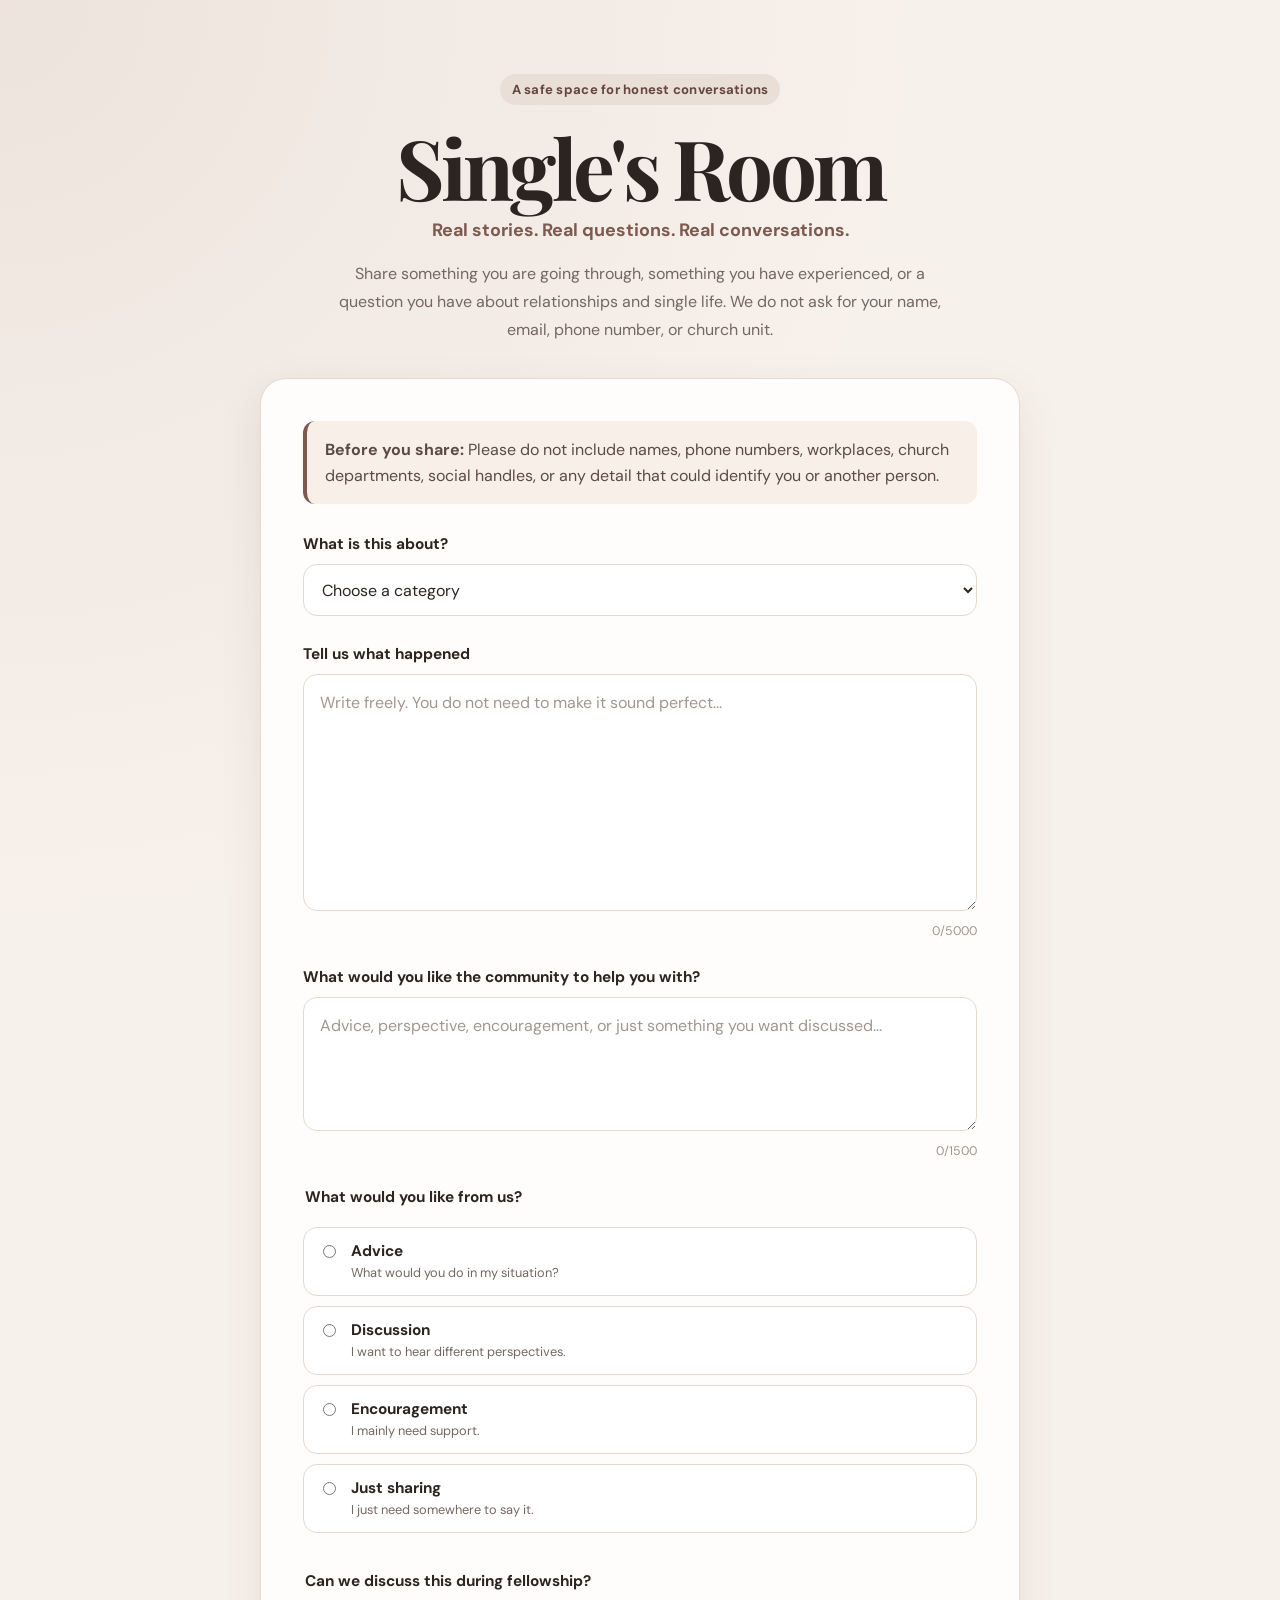
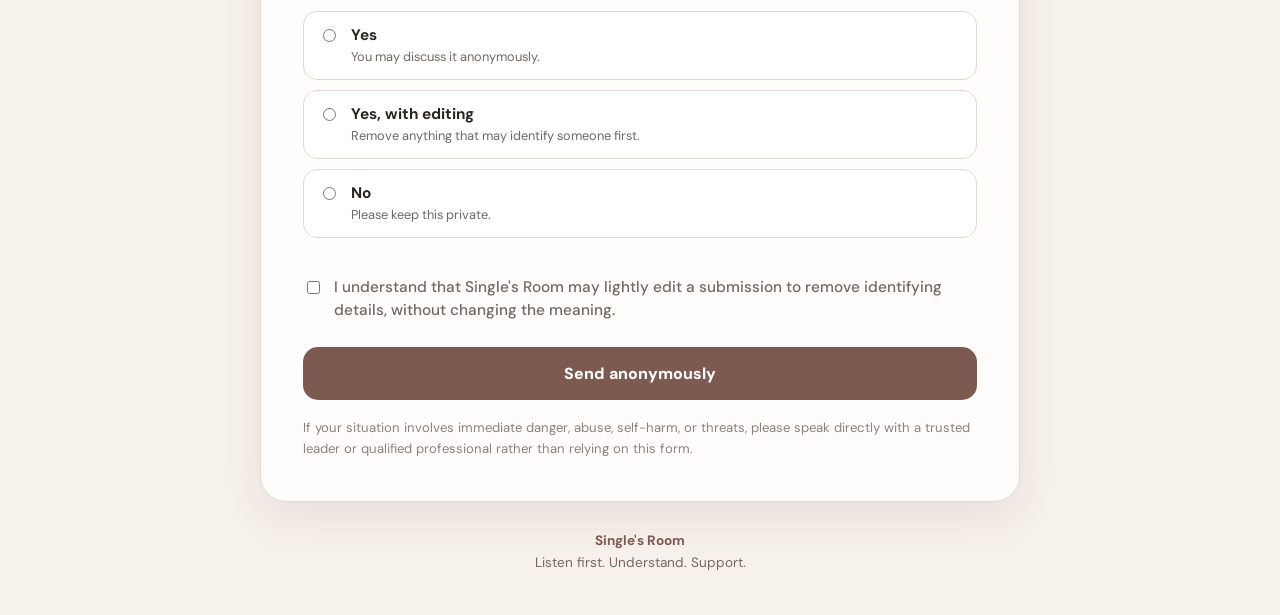
==== index.html @ 12d1a756 "Initial commit for singels-room" ====
<!DOCTYPE html>
<html lang="en">
<head>
  <meta charset="UTF-8" />
  <meta name="viewport" content="width=device-width, initial-scale=1.0" />
  <meta name="theme-color" content="#7d5a50" />
  <meta name="description" content="Single's Room — a safe space for real stories, real questions and real conversations." />
  <title>Single's Room</title>
  <link rel="preconnect" href="https://fonts.googleapis.com">
  <link rel="preconnect" href="https://fonts.gstatic.com" crossorigin>
  <link href="https://fonts.googleapis.com/css2?family=DM+Sans:wght@400;500;600;700&family=Playfair+Display:wght@600;700&display=swap" rel="stylesheet">
  <link rel="stylesheet" href="style.css" />
</head>
<body>
  <main class="page-shell">
    <section class="hero">
      <div class="badge">A safe space for honest conversations</div>
      <h1>Single's Room</h1>
      <p class="tagline">Real stories. Real questions. Real conversations.</p>
      <p class="intro">
        Share something you are going through, something you have experienced,
        or a question you have about relationships and single life.
        We do not ask for your name, email, phone number, or church unit.
      </p>
    </section>

    <section class="card">
      <div class="privacy-note">
        <strong>Before you share:</strong>
        Please do not include names, phone numbers, workplaces, church departments,
        social handles, or any detail that could identify you or another person.
      </div>

      <form action="https://formsubmit.co/scottieharvey731@gmail.com" method="POST">
        <input type="hidden" name="_subject" value="New Single's Room Submission">
        <input type="hidden" name="_template" value="table">
        <input type="hidden" name="_captcha" value="false">
        <input type="text" name="_honey" class="hidden-field" tabindex="-1" autocomplete="off">

        <div class="field">
          <label for="category">What is this about?</label>
          <select id="category" name="Category" required>
            <option value="" selected disabled>Choose a category</option>
            <option>Dating</option>
            <option>Talking Stage</option>
            <option>Marriage</option>
            <option>Breakup / Heartbreak</option>
            <option>Friendship</option>
            <option>Loneliness</option>
            <option>Family Pressure</option>
            <option>Sex & Boundaries</option>
            <option>Faith & Relationships</option>
            <option>Communication</option>
            <option>Money & Relationships</option>
            <option>Red Flags</option>
            <option>Other</option>
          </select>
        </div>

        <div class="field">
          <label for="experience">Tell us what happened</label>
          <textarea
            id="experience"
            name="Experience"
            rows="8"
            maxlength="5000"
            placeholder="Write freely. You do not need to make it sound perfect..."
            required
          ></textarea>
          <div class="counter"><span id="experienceCount">0</span>/5000</div>
        </div>

        <div class="field">
          <label for="question">What would you like the community to help you with?</label>
          <textarea
            id="question"
            name="Question"
            rows="4"
            maxlength="1500"
            placeholder="Advice, perspective, encouragement, or just something you want discussed..."
          ></textarea>
          <div class="counter"><span id="questionCount">0</span>/1500</div>
        </div>

        <fieldset class="field">
          <legend>What would you like from us?</legend>
          <label class="choice">
            <input type="radio" name="Support Requested" value="Advice" required>
            <span><strong>Advice</strong><small>What would you do in my situation?</small></span>
          </label>
          <label class="choice">
            <input type="radio" name="Support Requested" value="Discussion">
            <span><strong>Discussion</strong><small>I want to hear different perspectives.</small></span>
          </label>
          <label class="choice">
            <input type="radio" name="Support Requested" value="Encouragement">
            <span><strong>Encouragement</strong><small>I mainly need support.</small></span>
          </label>
          <label class="choice">
            <input type="radio" name="Support Requested" value="Just sharing">
            <span><strong>Just sharing</strong><small>I just need somewhere to say it.</small></span>
          </label>
        </fieldset>

        <fieldset class="field">
          <legend>Can we discuss this during fellowship?</legend>
          <label class="choice">
            <input type="radio" name="Discussion Permission" value="Yes, discuss anonymously" required>
            <span><strong>Yes</strong><small>You may discuss it anonymously.</small></span>
          </label>
          <label class="choice">
            <input type="radio" name="Discussion Permission" value="Yes, after removing identifying details">
            <span><strong>Yes, with editing</strong><small>Remove anything that may identify someone first.</small></span>
          </label>
          <label class="choice">
            <input type="radio" name="Discussion Permission" value="No, keep private">
            <span><strong>No</strong><small>Please keep this private.</small></span>
          </label>
        </fieldset>

        <label class="consent">
          <input type="checkbox" required>
          <span>
            I understand that Single's Room may lightly edit a submission to remove identifying details,
            without changing the meaning.
          </span>
        </label>

        <button type="submit" class="submit-button">Send anonymously</button>

        <p class="form-footer">
          If your situation involves immediate danger, abuse, self-harm, or threats,
          please speak directly with a trusted leader or qualified professional rather than relying on this form.
        </p>
      </form>
    </section>

    <footer>
      <strong>Single's Room</strong>
      <span>Listen first. Understand. Support.</span>
    </footer>
  </main>

  <script src="script.js"></script>
</body>
</html>
---- style.css ----
:root {
  --bg: #f7f1ec;
  --surface: #fffdfb;
  --text: #2c2421;
  --muted: #746762;
  --primary: #7d5a50;
  --primary-dark: #65463e;
  --accent: #eadfd7;
  --border: #e5d8d0;
  --shadow: 0 16px 45px rgba(71, 49, 41, 0.09);
}

* {
  box-sizing: border-box;
}

html {
  scroll-behavior: smooth;
}

body {
  margin: 0;
  font-family: "DM Sans", sans-serif;
  background:
    radial-gradient(circle at top left, rgba(234,223,215,.75), transparent 36%),
    var(--bg);
  color: var(--text);
}

.page-shell {
  width: min(760px, calc(100% - 28px));
  margin: 0 auto;
  padding: 52px 0 34px;
}

.hero {
  text-align: center;
  padding: 22px 12px 34px;
}

.badge {
  display: inline-block;
  padding: 7px 12px;
  border-radius: 999px;
  background: var(--accent);
  color: var(--primary-dark);
  font-size: 0.82rem;
  font-weight: 700;
  letter-spacing: 0.02em;
}

h1 {
  font-family: "Playfair Display", serif;
  font-size: clamp(3rem, 9vw, 5.2rem);
  line-height: .95;
  margin: 22px 0 12px;
  letter-spacing: -0.045em;
}

.tagline {
  margin: 0;
  font-size: 1.12rem;
  font-weight: 700;
  color: var(--primary);
}

.intro {
  max-width: 610px;
  margin: 18px auto 0;
  color: var(--muted);
  line-height: 1.75;
}

.card {
  background: var(--surface);
  border: 1px solid var(--border);
  border-radius: 26px;
  padding: clamp(22px, 5vw, 42px);
  box-shadow: var(--shadow);
}

.privacy-note {
  background: #f8efe9;
  border-left: 4px solid var(--primary);
  border-radius: 12px;
  padding: 16px 18px;
  margin-bottom: 30px;
  line-height: 1.6;
  color: #5c4a44;
}

.field {
  border: 0;
  padding: 0;
  margin: 0 0 28px;
}

label,
legend {
  display: block;
  margin-bottom: 10px;
  font-weight: 700;
  font-size: 0.96rem;
}

select,
textarea {
  width: 100%;
  border: 1px solid var(--border);
  border-radius: 14px;
  background: #fff;
  color: var(--text);
  font: inherit;
  outline: none;
  transition: border .2s, box-shadow .2s;
}

select {
  min-height: 52px;
  padding: 0 14px;
}

textarea {
  padding: 15px 16px;
  line-height: 1.6;
  resize: vertical;
}

select:focus,
textarea:focus {
  border-color: var(--primary);
  box-shadow: 0 0 0 4px rgba(125, 90, 80, 0.10);
}

textarea::placeholder {
  color: #a39690;
}

.counter {
  margin-top: 7px;
  text-align: right;
  color: #a0948e;
  font-size: .78rem;
}

.choice {
  display: flex;
  gap: 12px;
  align-items: flex-start;
  border: 1px solid var(--border);
  border-radius: 14px;
  padding: 13px 14px;
  margin: 10px 0;
  background: #fff;
  cursor: pointer;
  transition: background .2s, border .2s, transform .15s;
}

.choice:hover {
  border-color: #cdb8ad;
  background: #fcf8f5;
  transform: translateY(-1px);
}

.choice input {
  margin-top: 4px;
  accent-color: var(--primary);
}

.choice span {
  display: grid;
  gap: 3px;
}

.choice small {
  font-weight: 400;
  color: var(--muted);
  line-height: 1.4;
}

.consent {
  display: flex;
  align-items: flex-start;
  gap: 11px;
  margin: 6px 0 24px;
  font-weight: 500;
  color: var(--muted);
  line-height: 1.55;
}

.consent input {
  margin-top: 5px;
  accent-color: var(--primary);
}

.submit-button {
  width: 100%;
  border: 0;
  border-radius: 15px;
  padding: 16px 20px;
  background: var(--primary);
  color: #fff;
  font: inherit;
  font-weight: 800;
  font-size: 1rem;
  cursor: pointer;
  transition: transform .15s, background .2s;
}

.submit-button:hover {
  background: var(--primary-dark);
  transform: translateY(-1px);
}

.submit-button:active {
  transform: translateY(0);
}

.form-footer {
  margin: 18px 0 0;
  color: #8d817b;
  font-size: .82rem;
  line-height: 1.55;
}

footer {
  text-align: center;
  padding: 30px 10px 10px;
  color: var(--muted);
  font-size: .85rem;
  display: grid;
  gap: 5px;
}

footer strong {
  color: var(--primary);
}

.hidden-field {
  display: none !important;
}

@media (max-width: 560px) {
  .page-shell {
    width: min(100% - 18px, 760px);
    padding-top: 24px;
  }

  .hero {
    padding-bottom: 24px;
  }

  .card {
    border-radius: 20px;
  }

  .intro {
    font-size: .95rem;
  }
}
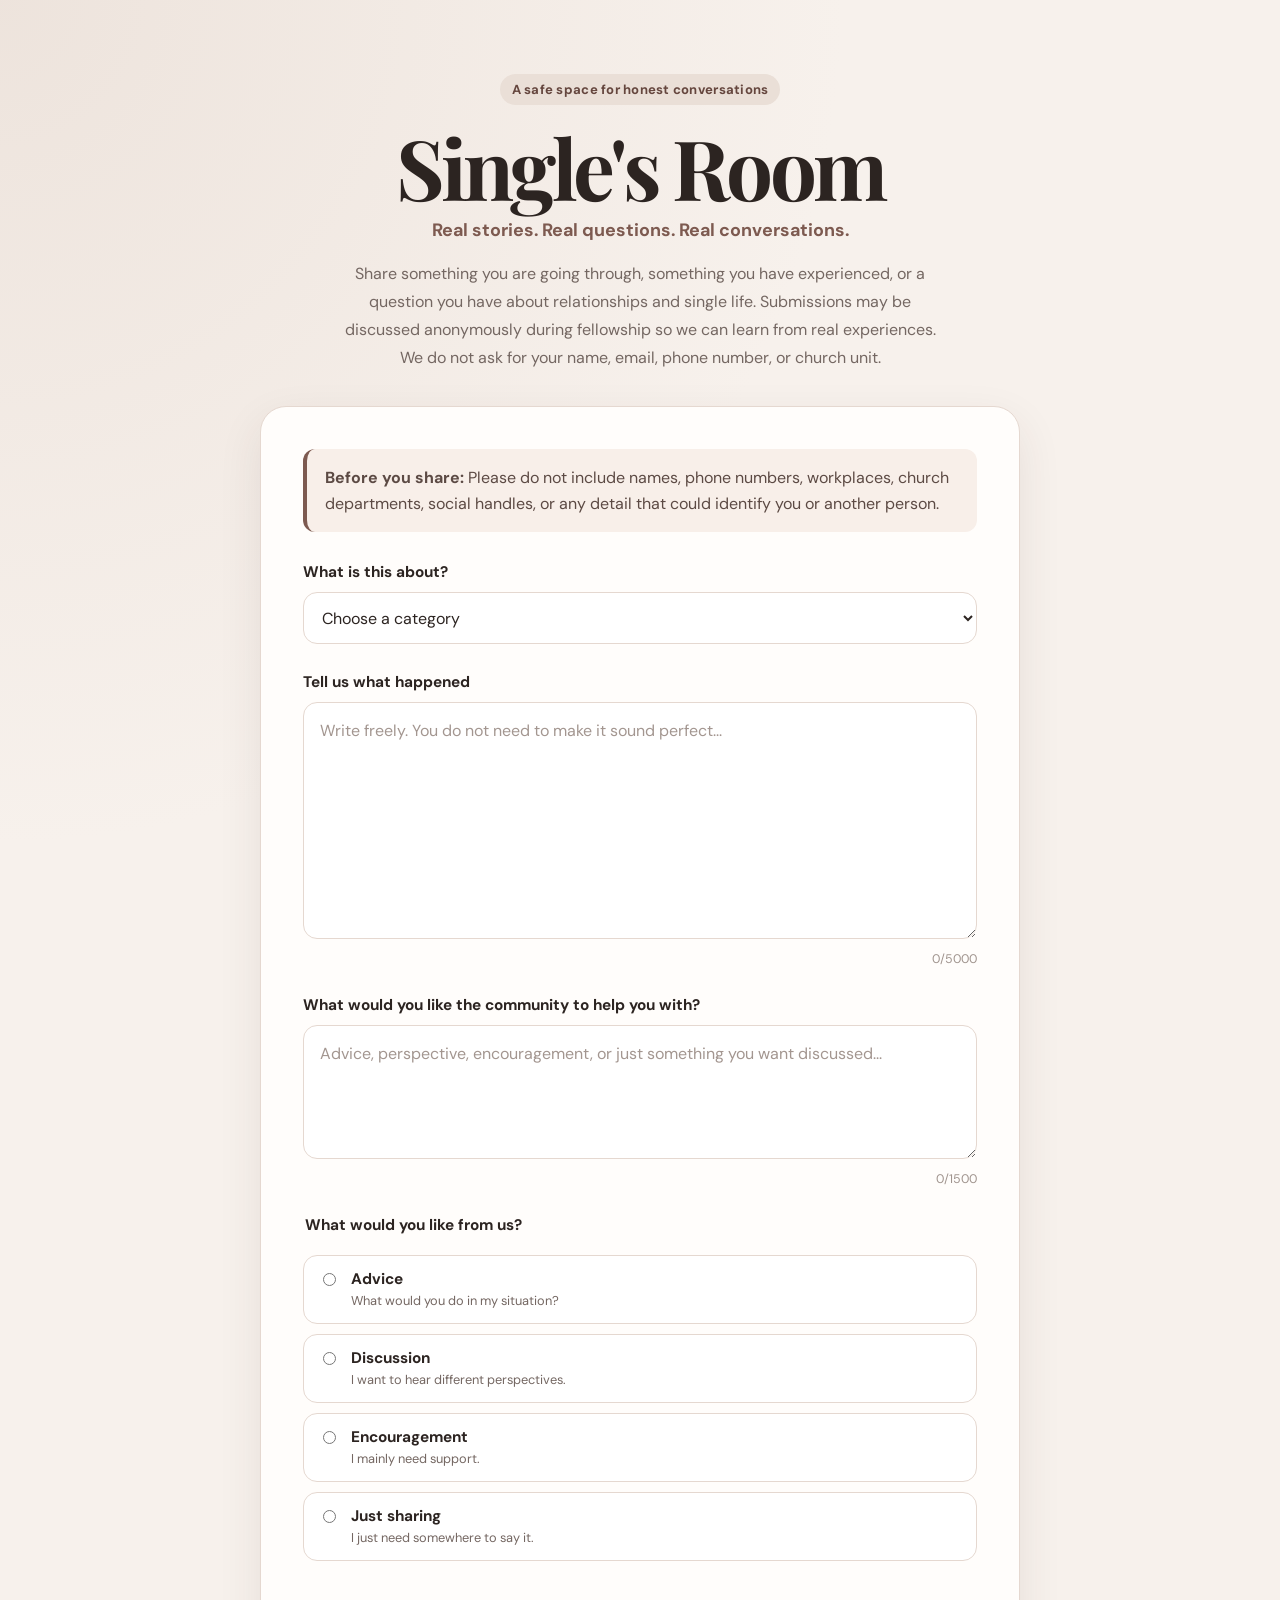
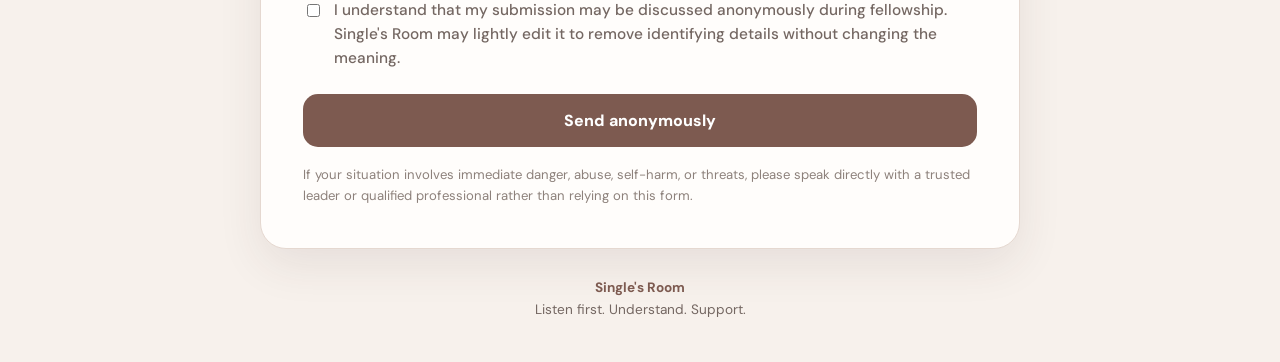
==== commit 8ff25fcf: "Update Single's Room form and add thank-you page" ====
--- a/index.html
+++ b/index.html
@@ -20,6 +20,7 @@
       <p class="intro">
         Share something you are going through, something you have experienced,
         or a question you have about relationships and single life.
+        Submissions may be discussed anonymously during fellowship so we can learn from real experiences.
         We do not ask for your name, email, phone number, or church unit.
       </p>
     </section>
@@ -35,6 +36,7 @@
         <input type="hidden" name="_subject" value="New Single's Room Submission">
         <input type="hidden" name="_template" value="table">
         <input type="hidden" name="_captcha" value="false">
+        <input type="hidden" name="_next" value="https://kayefi737.github.io/singles-room/thank-you.html">
         <input type="text" name="_honey" class="hidden-field" tabindex="-1" autocomplete="off">
 
         <div class="field">
@@ -102,27 +104,11 @@
           </label>
         </fieldset>
 
-        <fieldset class="field">
-          <legend>Can we discuss this during fellowship?</legend>
-          <label class="choice">
-            <input type="radio" name="Discussion Permission" value="Yes, discuss anonymously" required>
-            <span><strong>Yes</strong><small>You may discuss it anonymously.</small></span>
-          </label>
-          <label class="choice">
-            <input type="radio" name="Discussion Permission" value="Yes, after removing identifying details">
-            <span><strong>Yes, with editing</strong><small>Remove anything that may identify someone first.</small></span>
-          </label>
-          <label class="choice">
-            <input type="radio" name="Discussion Permission" value="No, keep private">
-            <span><strong>No</strong><small>Please keep this private.</small></span>
-          </label>
-        </fieldset>
-
         <label class="consent">
-          <input type="checkbox" required>
+          <input type="checkbox" name="Discussion Consent" value="I agree" required>
           <span>
-            I understand that Single's Room may lightly edit a submission to remove identifying details,
-            without changing the meaning.
+            I understand that my submission may be discussed anonymously during fellowship.
+            Single's Room may lightly edit it to remove identifying details without changing the meaning.
           </span>
         </label>
 
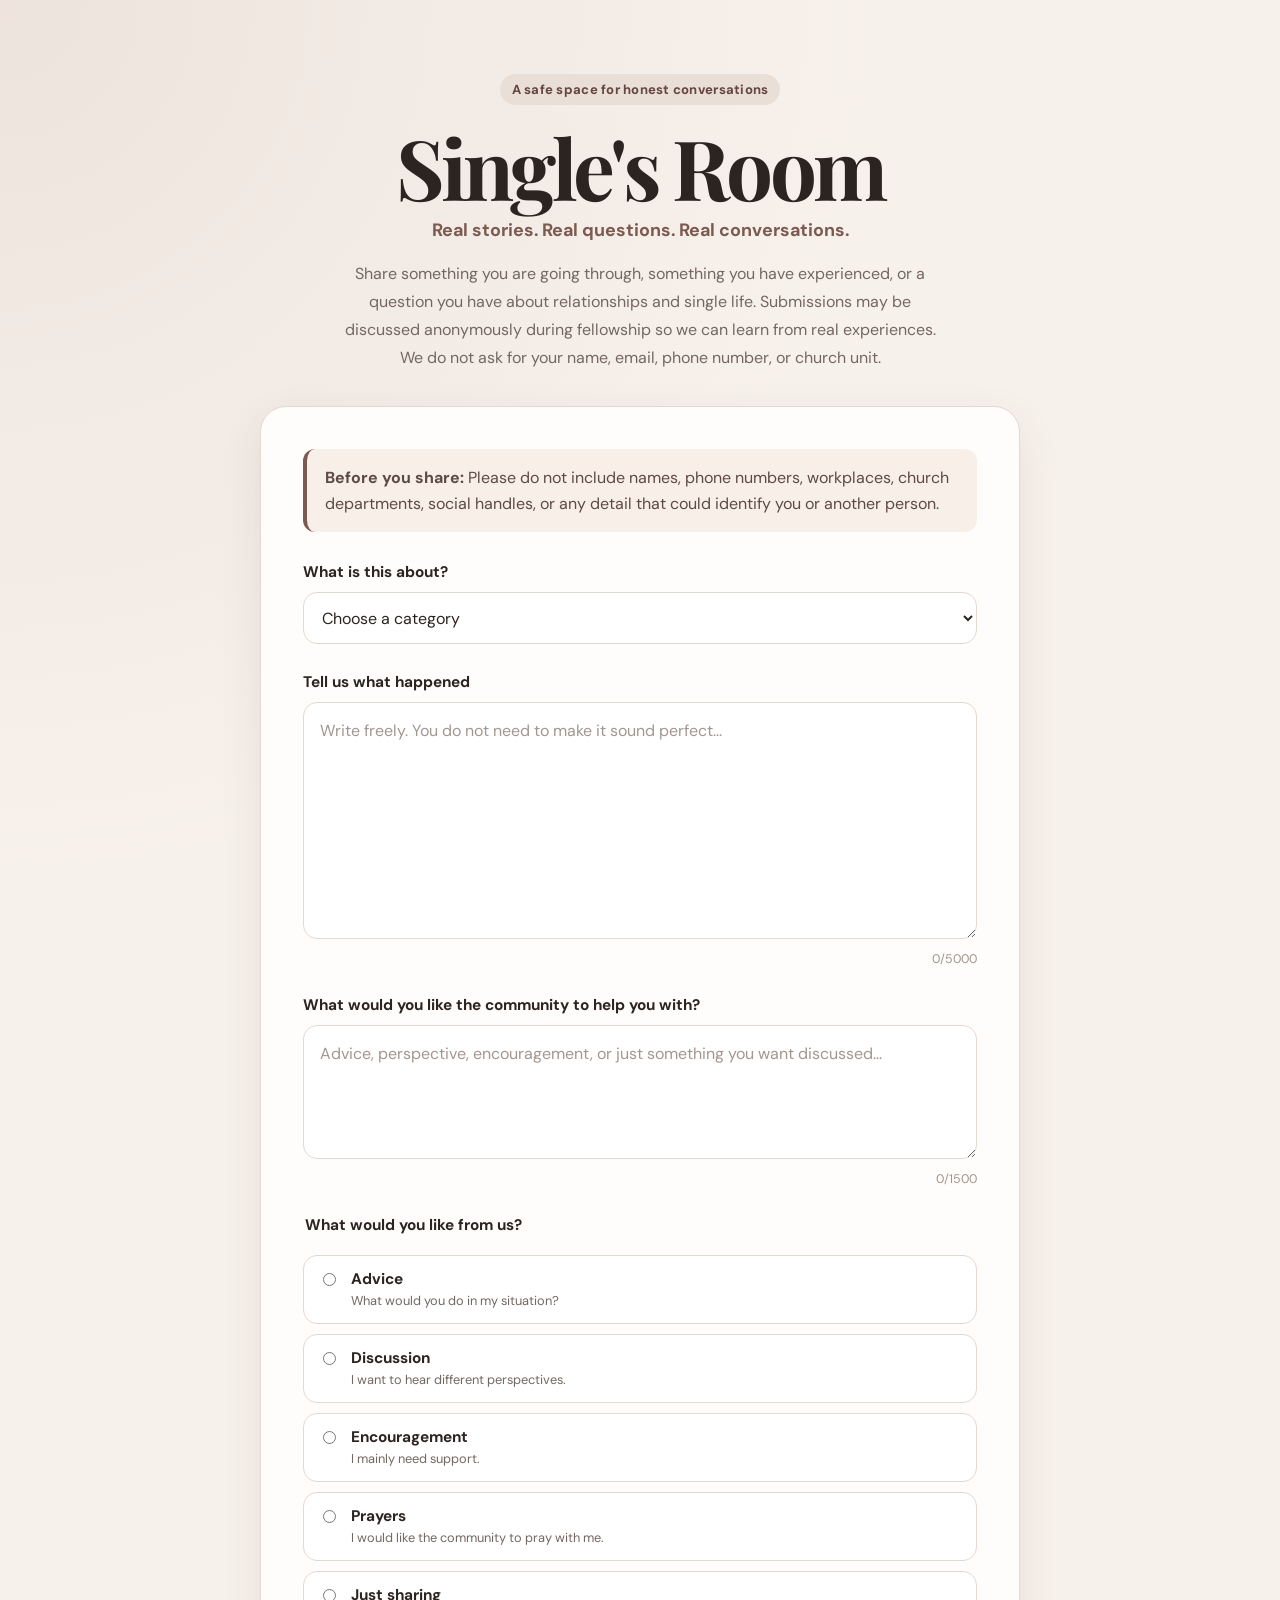
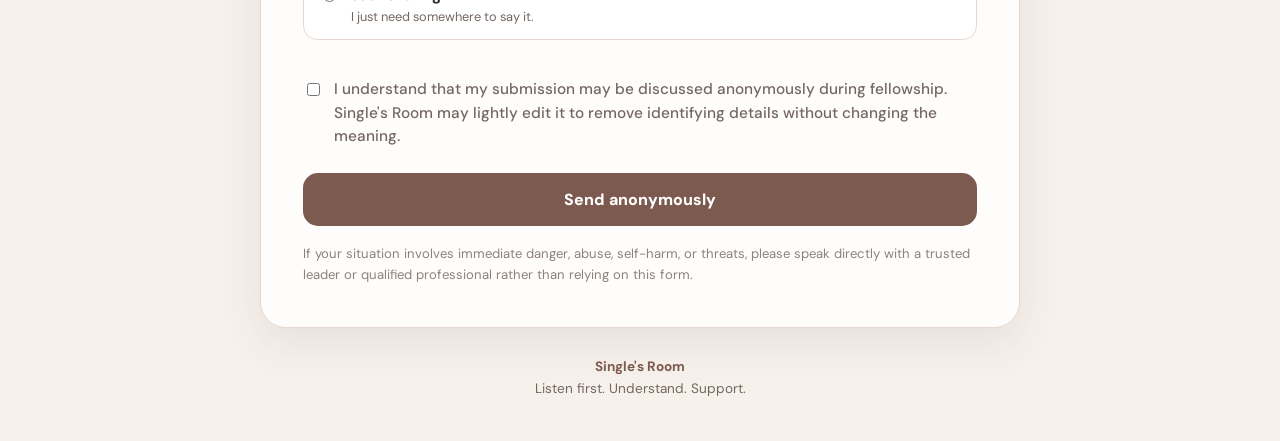
==== commit 8f5f2414: "Update form categories and support options" ====
--- a/index.html
+++ b/index.html
@@ -52,7 +52,7 @@
             <option>Family Pressure</option>
             <option>Sex & Boundaries</option>
             <option>Faith & Relationships</option>
-            <option>Communication</option>
+            <option>Addiction</option>
             <option>Money & Relationships</option>
             <option>Red Flags</option>
             <option>Other</option>
@@ -99,6 +99,10 @@
             <span><strong>Encouragement</strong><small>I mainly need support.</small></span>
           </label>
           <label class="choice">
+            <input type="radio" name="Support Requested" value="Prayers">
+            <span><strong>Prayers</strong><small>I would like the community to pray with me.</small></span>
+          </label>
+          <label class="choice">
             <input type="radio" name="Support Requested" value="Just sharing">
             <span><strong>Just sharing</strong><small>I just need somewhere to say it.</small></span>
           </label>
